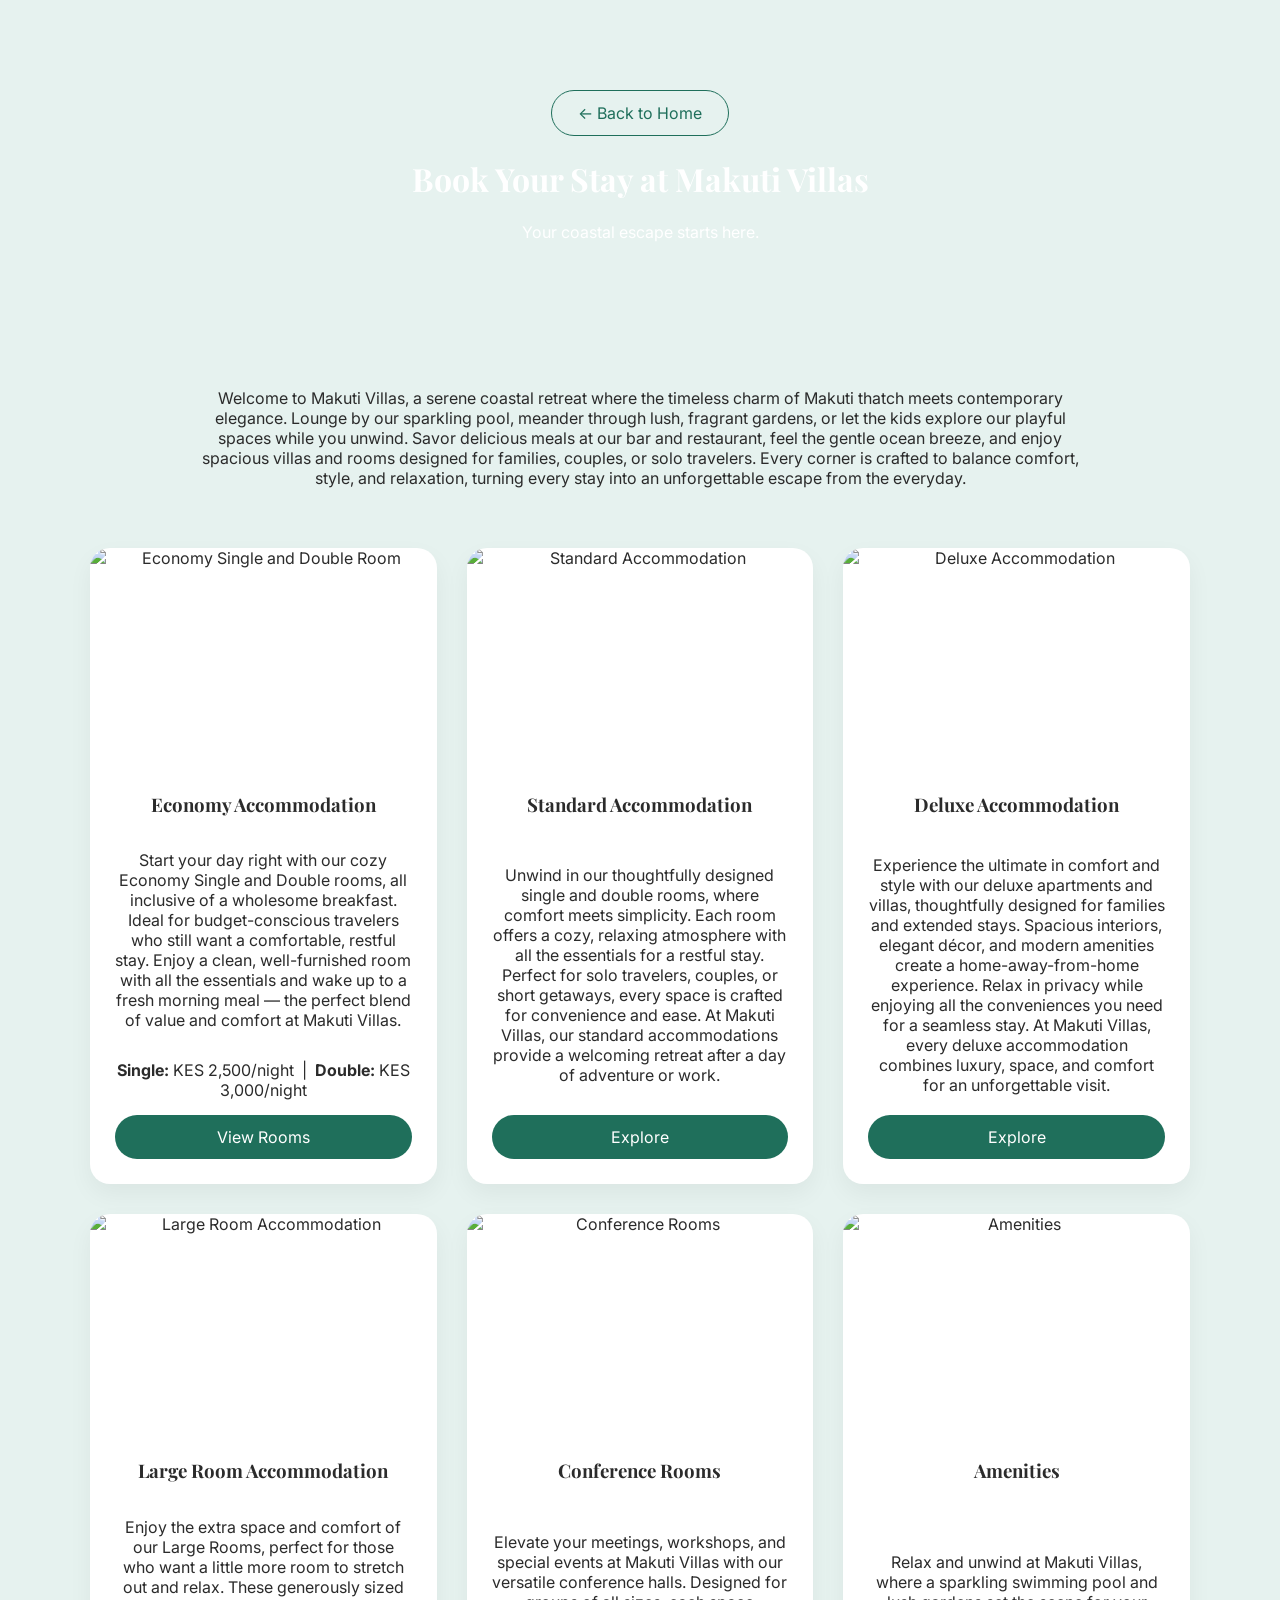
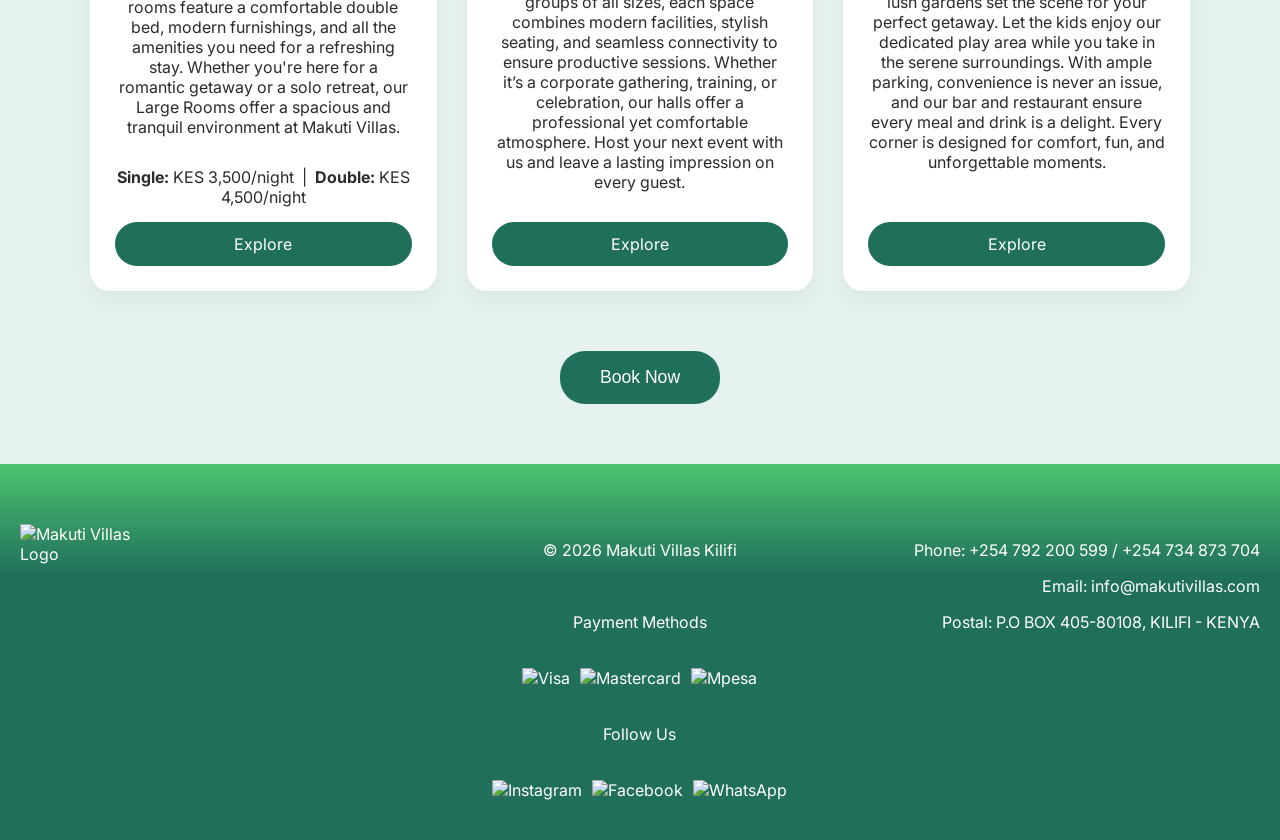
==== book.html @ 2f003dc0 "Add files via upload" ====
<!DOCTYPE html>
<html lang="en">
<head>
<meta charset="UTF-8">
<meta name="viewport" content="width=device-width, initial-scale=1.0">
<title>Book a Stay | Makuti Villas Kilifi</title>

<link href="https://fonts.googleapis.com/css2?family=Playfair+Display:wght@500;700&family=Inter:wght@300;400;500&display=swap" rel="stylesheet">

<style>
body { font-family: 'Inter', sans-serif; background:#e6f2ef; margin:0; color:#2b2b2b; }
h1,h2,h3 { font-family:'Playfair Display', serif; }
a { text-decoration:none; color:inherit; }

.btn { padding:12px 26px; border-radius:25px; cursor:pointer; transition:0.3s; border:none; display:inline-block; }
.btn-primary { background:#1f6f5b; color:#fff; }
.btn-primary:hover { transform:translateY(-3px) scale(1.02); }
.btn-outline { border:1px solid #1f6f5b; color:#1f6f5b; background:transparent; }

header { background:url('pic2.png') center/cover no-repeat; padding:90px 20px; color:#fff; text-align:center; }

.rooms { max-width:1100px; margin:60px auto; display:grid; grid-template-columns:repeat(auto-fit,minmax(260px,1fr)); gap:30px; padding:0 20px; }

.room { background:#fff; border-radius:20px; overflow:hidden; box-shadow:0 10px 25px rgba(0,0,0,0.05); text-align:center; display:flex; flex-direction:column; }
.room img { width:100%; height:200px; object-fit:cover; }
.room-content { padding:25px; flex-grow:1; display:flex; flex-direction:column; justify-content:space-between; }
.room-content p { margin:15px 0; }

.bottom-cta { text-align:center; margin:60px 20px; }

/* MODALS */
.modal { display:none; position:fixed; inset:0; background:rgba(0,0,0,0.6); justify-content:center; align-items:center; z-index:999; opacity:0; transition:opacity 0.3s ease; }
.modal.show { display:flex; opacity:1; }
.modal-content { background:#fff; padding:30px; border-radius:20px; width:90%; max-width:500px; max-height:80vh; overflow-y:auto; transform: scale(0.9); transition: transform 0.3s ease; }
.modal.show .modal-content { transform: scale(1); }

input, select, textarea { width:100%; padding:14px; margin-bottom:12px; border-radius:14px; border:1px solid #ccc; }

.total-price { font-weight:600; text-align:center; margin:12px 0; font-size:1.1rem; }

#card-section, #mpesa-section { display:none; margin-top:15px; }
#card-element { padding:12px; border:1px solid #ccc; border-radius:12px; }
#card-errors { color:red; font-size:0.85rem; margin-top:8px; }

/* AVAILABILITY TABLE */
#availabilityResults table {
    margin: 20px auto;
    border-collapse: separate;
    border-spacing: 0;
    width: 90%;
    max-width: 600px;
    font-family: 'Inter', sans-serif;
    box-shadow: 0 10px 25px rgba(0,0,0,0.1);
    border-radius: 15px;
    overflow: hidden;
}
#availabilityResults th {
    background-color: #1f6f5b;
    color: #fff;
    font-weight: 600;
    padding: 12px;
    text-align: center;
}
#availabilityResults td {
    padding: 12px;
    text-align: center;
    border-bottom: 1px solid #e0e0e0;
}
#availabilityResults tr:last-child td {
    border-bottom: none;
}
#availabilityResults tr:hover {
    background-color: rgba(31,111,91,0.1);
    transition: background-color 0.2s;
}
#availabilityResults { text-align:center; margin-top:20px; font-size:1rem; }

/* TOAST */
/* TOAST */
.toast { position: fixed; bottom:-60px; left:50%; transform:translateX(-50%); padding:12px 20px; border-radius:12px; color:#fff; font-weight:600; z-index:1000; opacity:0; transition: bottom 0.4s ease, opacity 0.4s ease; }
.toast.show { bottom:30px; opacity:1; }
.toast.success { background:#28a745; }
.toast.error { background:#dc3545; }
.toast.info { background:#1f6f5b; }

/* MODAL CLOSE BUTTON */
.modal-close { position: absolute; top: 15px; right: 20px; background: none; border: none; font-size: 24px; cursor: pointer; color: #1f6f5b; font-weight: bold; padding: 0; width: 30px; height: 30px; }
.modal-close:hover { color: #d32f2f; }

/* CONFIRMATION MODAL */
.confirmation-modal { display: none; position: fixed; inset: 0; background: rgba(0,0,0,0.7); justify-content: center; align-items: center; z-index: 1001; }
.confirmation-modal.show { display: flex; }
.confirmation-content { background: #fff; padding: 40px; border-radius: 20px; width: 90%; max-width: 450px; text-align: center; }
.confirmation-content h2 { color: #28a745; margin-bottom: 15px; font-size: 1.8rem; }
.confirmation-content .booking-ref { background: #f0f0f0; padding: 15px; border-radius: 8px; font-family: monospace; font-weight: 600; margin: 20px 0; word-break: break-all; }
.confirmation-content p { color: #666; margin-bottom: 15px; }

/* CHECKBOX STYLING */
input[type="checkbox"] { width: auto; margin-right: 8px; }
.checkbox-label { display: flex; align-items: center; margin-bottom: 12px; font-size: 0.9rem; }

/* Footer (hotel style) */
footer{
  display:flex;
  flex-wrap:wrap;
  justify-content:space-between;
  background:linear-gradient(to top,#1f6f5b 70%,#4cc36f 100%);
  padding:60px 20px 40px;
  color:#fff;
}

</style>
</head>
<body>

<header id="heroHeader">
  <a href="hotel.html" class="btn btn-outline">← Back to Home</a>
  <h1>Book Your Stay at Makuti Villas</h1>
  <p>Your coastal escape starts here.</p>
</header>

<p style="max-width:900px;margin:40px auto;text-align:center;padding:0 20px;">
Welcome to Makuti Villas, a serene coastal retreat where the timeless charm of Makuti thatch meets contemporary elegance. Lounge by our sparkling pool, meander through lush, fragrant gardens, or let the kids explore our playful spaces while you unwind. Savor delicious meals at our bar and restaurant, feel the gentle ocean breeze, and enjoy spacious villas and rooms designed for families, couples, or solo travelers. Every corner is crafted to balance comfort, style, and relaxation, turning every stay into an unforgettable escape from the everyday.
</p>

<section class="rooms">
  <div class="room">
    <img src="single room.jpg" alt="Economy Single and Double Room">
    <div class="room-content">
      <h3>Economy Accommodation</h3>
      <p>Start your day right with our cozy Economy Single and Double rooms, all inclusive of a wholesome breakfast. Ideal for budget-conscious travelers who still want a comfortable, restful stay. Enjoy a clean, well-furnished room with all the essentials and wake up to a fresh morning meal — the perfect blend of value and comfort at Makuti Villas.</p>
      <p><strong>Single:</strong> KES 2,500/night &nbsp;|&nbsp; <strong>Double:</strong> KES 3,000/night</p>
      <a href="economy.html" class="btn btn-primary">View Rooms</a>
    </div>
  </div>

  <div class="room">
    <img src="outside room.jpg" alt="Standard Accommodation">
    <div class="room-content">
      <h3>Standard Accommodation</h3>
      <p>Unwind in our thoughtfully designed single and double rooms, where comfort meets simplicity. Each room offers a cozy, relaxing atmosphere with all the essentials for a restful stay. Perfect for solo travelers, couples, or short getaways, every space is crafted for convenience and ease. At Makuti Villas, our standard accommodations provide a welcoming retreat after a day of adventure or work.</p>
      <a href="standard.html" class="btn btn-primary">Explore</a>
    </div>
  </div>

  <div class="room">
    <img src="bed (3).jpg" alt="Deluxe Accommodation">
    <div class="room-content">
      <h3>Deluxe Accommodation</h3>
      <p>Experience the ultimate in comfort and style with our deluxe apartments and villas, thoughtfully designed for families and extended stays. Spacious interiors, elegant décor, and modern amenities create a home-away-from-home experience. Relax in privacy while enjoying all the conveniences you need for a seamless stay. At Makuti Villas, every deluxe accommodation combines luxury, space, and comfort for an unforgettable visit.</p>
      <a href="deluxe.html" class="btn btn-primary">Explore</a>
    </div>
  </div>

  <div class="room">
    <img src="bed (4).jpg" alt="Large Room Accommodation">
    <div class="room-content">
      <h3>Large Room Accommodation</h3>
      <p>Enjoy the extra space and comfort of our Large Rooms, perfect for those who want a little more room to stretch out and relax. These generously sized rooms feature a comfortable double bed, modern furnishings, and all the amenities you need for a refreshing stay. Whether you're here for a romantic getaway or a solo retreat, our Large Rooms offer a spacious and tranquil environment at Makuti Villas.</p>
      <p><strong>Single:</strong> KES 3,500/night &nbsp;|&nbsp; <strong>Double:</strong> KES 4,500/night</p>
      <a href="large room.html" class="btn btn-primary">Explore</a>
    </div>
  </div>

  <div class="room">
    <img src="conference.jpg" alt="Conference Rooms">
    <div class="room-content">
      <h3>Conference Rooms</h3>
      <p>
Elevate your meetings, workshops, and special events at Makuti Villas with our versatile conference halls. Designed for groups of all sizes, each space combines modern facilities, stylish seating, and seamless connectivity to ensure productive sessions. Whether it’s a corporate gathering, training, or celebration, our halls offer a professional yet comfortable atmosphere. Host your next event with us and leave a lasting impression on every guest.
</p>
      <a href="conference.html" class="btn btn-primary">Explore</a>
    </div>
  </div>

  <div class="room">
    <img src="pic1.png" alt="Amenities">
    <div class="room-content">
      <h3>Amenities</h3>
      <p>Relax and unwind at Makuti Villas, where a sparkling swimming pool and lush gardens set the scene for your perfect getaway. Let the kids enjoy our dedicated play area while you take in the serene surroundings. With ample parking, convenience is never an issue, and our bar and restaurant ensure every meal and drink is a delight. Every corner is designed for comfort, fun, and unforgettable moments.</p>
      <a href="amenities.html" class="btn btn-primary">Explore</a>
    </div>
  </div>
</section>

<div class="bottom-cta">
  <button type="button" class="btn btn-primary" onclick="startBooking()" style="padding: 16px 40px; font-size: 1.1rem;">Book Now</button>
</div>

<!-- STEP-BY-STEP MODAL -->
<div class="modal" id="paymentModal">
  <div class="modal-content">
    <button class="modal-close" onclick="closeModal()">×</button>
    <h3 id="stepTitle">Step 1: Select Room/Service</h3>

    <!-- STEP 1 -->
    <div class="step" id="step1">
      <select id="roomType">
       <option value="economy single">Economy Single: 2,500 KES/night</option>
      <option value="economy double">Economy Double: 3,000 KES/night</option>
      <option value="Standard Single">Standard Accommodation – Single: 3,000 KES/night</option>
      <option value="Standard Double">Standard Accommodation – Double: 4,000 KES/night</option>
      <option value="Large Single">Large Single Room: 3,500 KES/night</option>
      <option value="Large Double">Large Double Room: 4,500 KES/night</option>
      <option value="Deluxe 1BR">Deluxe 1-Bedroom Apartment – 8,000 KES/day</option>
      <option value="Deluxe 3BR">Deluxe 3-Bedroom Apartment – 10,000 KES/day</option>
      <option value="Day Room">Day Room (8am-6pm) – 2,000 KES/day</option>
      <option value="Extra Guest">Extra Guest (6-12 years) – 1,000 KES/night</option>
      <option value="Extra Guest">Extra Guest (12+ years) – 1,500 KES/night</option>
      <option value="deluxe self catering single/double">Deluxe Self-Catering Single/Double – 5,000 KES/night</option>
      <option value="Conference Small">Conference Small Hall – 2,500 KES/day</option>
      <option value="Conference Medium">Conference Medium Hall – 3,500 KES/day</option>
      <option value="Conference Big">Conference Big Hall – 6,000 KES/day</option>
      <option value="Amenities">Swimming Pool – 300 KES/day</option>
      </select>
      <button class="btn btn-primary" onclick="nextStep(2)">Next</button>
    </div>

    <!-- STEP 2 -->
    <div class="step" id="step2" style="display:none;">
      <input type="number" id="nights" placeholder="Number of nights/days" min="1" value="1">
      <input type="text" id="fullName" placeholder="Full Name">
      <input type="email" id="email" placeholder="Email">
      <input type="tel" id="phone" placeholder="Phone (optional)">
      <input type="date" id="checkIn">
      <input type="date" id="checkOut">
      <input type="number" id="guests" placeholder="Number of Guests" min="1" value="1">
      <textarea id="message" placeholder="Message (optional)"></textarea>
      <div class="total-price" id="totalPrice">Total: KES 0</div>
      <button class="btn btn-outline" onclick="prevStep(1)">Back</button>
      <button class="btn btn-primary" onclick="nextStep(3)">Next</button>
    </div>

    <!-- STEP 3 -->
    <div class="step" id="step3" style="display:none;">
      <p style="text-align: center; margin-bottom: 20px; line-height: 1.6;">
        Thank you for providing your details! To complete your booking, please contact us via WhatsApp so we can confirm availability and finalize your reservation.
      </p>
      <button class="btn btn-primary" style="width:100%; margin-bottom:15px;" onclick="sendToWhatsApp()">Send Details to WhatsApp</button>

      <button class="btn btn-outline" onclick="prevStep(2)">Back</button>
    </div>

  </div>
</div>

<footer style="display:flex; flex-wrap:wrap; justify-content:space-between; align-items:flex-start;">
  <div style="flex:1; min-width:150px; display:flex; align-items:center;">
    <img src="logo (2).jpg" alt="Makuti Villas Logo" style="max-width:120px; height:auto;">
  </div>

  <div style="flex:1; min-width:250px; display:flex; flex-direction:column; align-items:center; gap:20px;">
    <p>© 2026 Makuti Villas Kilifi</p>
    <p>Payment Methods</p>
    <div class="payment-icons" style="display:flex; gap:10px;">
      <img src="https://img.icons8.com/ios-filled/50/ffffff/visa.png" alt="Visa">
      <img src="https://img.icons8.com/ios-filled/50/ffffff/mastercard.png" alt="Mastercard">
      <img src="https://img.icons8.com/ios-filled/50/ffffff/mpesa.png" alt="Mpesa">
    </div>
    <p>Follow Us</p>
    <div class="social-icons" style="display:flex; gap:10px;">
      <a href="https://www.instagram.com/makuti_villas_kilifi" target="_blank">
        <img src="https://img.icons8.com/ios-filled/50/ffffff/instagram-new.png" alt="Instagram" style="width:25px;height:25px;">
      </a>
      <a href="https://www.facebook.com/makutivillaskilifi" target="_blank">
        <img src="https://img.icons8.com/ios-filled/50/ffffff/facebook-new.png" alt="Facebook" style="width:25px;height:25px;">
      </a>
      <a href="https://wa.me/" target="_blank">
        <img src="https://img.icons8.com/ios-filled/50/ffffff/whatsapp.png" alt="WhatsApp" style="width:25px;height:25px;">
      </a>
    </div>
  </div>

  <div style="flex:1; min-width:250px; text-align:right;">
    <p>Phone: <a href="tel:+254792200599" style="color:#fff;">+254 792 200 599</a> / <a href="tel:+254734873704" style="color:#fff;">+254 734 873 704</a></p>
    <p>Email: <a href="mailto:info@makutivillas.com" style="color:#fff;">info@makutivillas.com</a></p>
    <p>Postal: P.O BOX 405-80108, KILIFI - KENYA</p>
  </div>
</footer>

<!-- BOOKING CONFIRMATION MODAL -->
<div class="confirmation-modal" id="confirmationModal">
  <div class="confirmation-content">
    <h2>✓ Booking Confirmed!</h2>
    <p>Your booking has been successfully created.</p>
    <div class="booking-ref" id="bookingRefDisplay"></div>
    <p>A confirmation email has been sent to your email address.</p>
    <button class="btn btn-primary" onclick="closeConfirmation()">Done</button>
  </div>
</div>

<script>
// Redirect to WhatsApp for booking
function startBooking() {
  const phone = '254734873704';
  const message = 'Hello, I\'m interested in booking a room or service at Makuti Villas. Could you please provide available options and pricing?';
  const waUrl = `https://wa.me/${phone}?text=${encodeURIComponent(message)}`;
  window.location.href = waUrl;
}
</script>


<!-- Header slideshow script -->
<script>
  (function() {
    const header = document.getElementById('heroHeader');
    if (!header) return;
    const images = [
      'outside room.jpg',
      'bed (6).jpg',
      'pic8.png',
      'conference (4).jpg'
    ];
    let idx = 0;
    images.forEach(src => { const i=new Image(); i.src = src; });
    function setBg(i){ header.style.backgroundImage = `url("${images[i]}")`; header.style.backgroundSize='cover'; header.style.backgroundPosition='center'; }
    setBg(idx);
    setInterval(()=>{ idx=(idx+1)%images.length; setBg(idx); }, 4000);
  })();
</script>
</body>
</html>
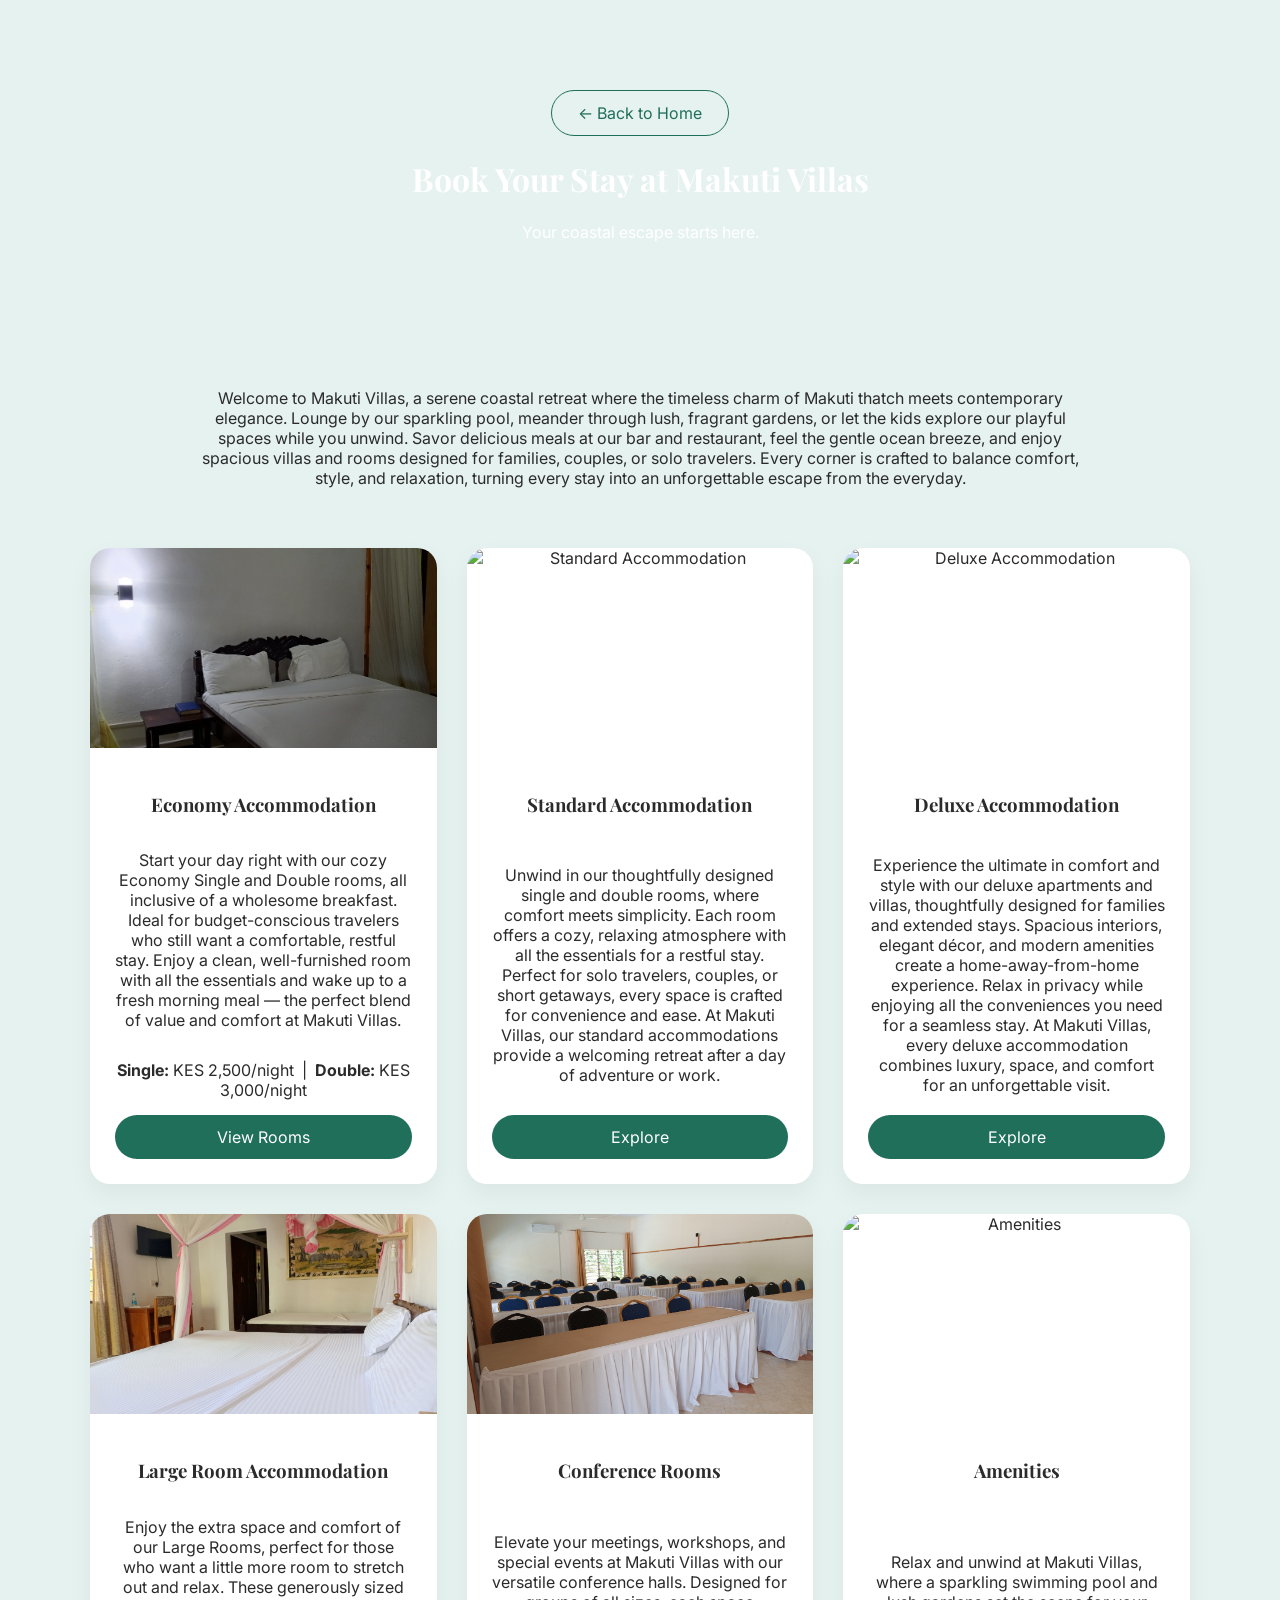
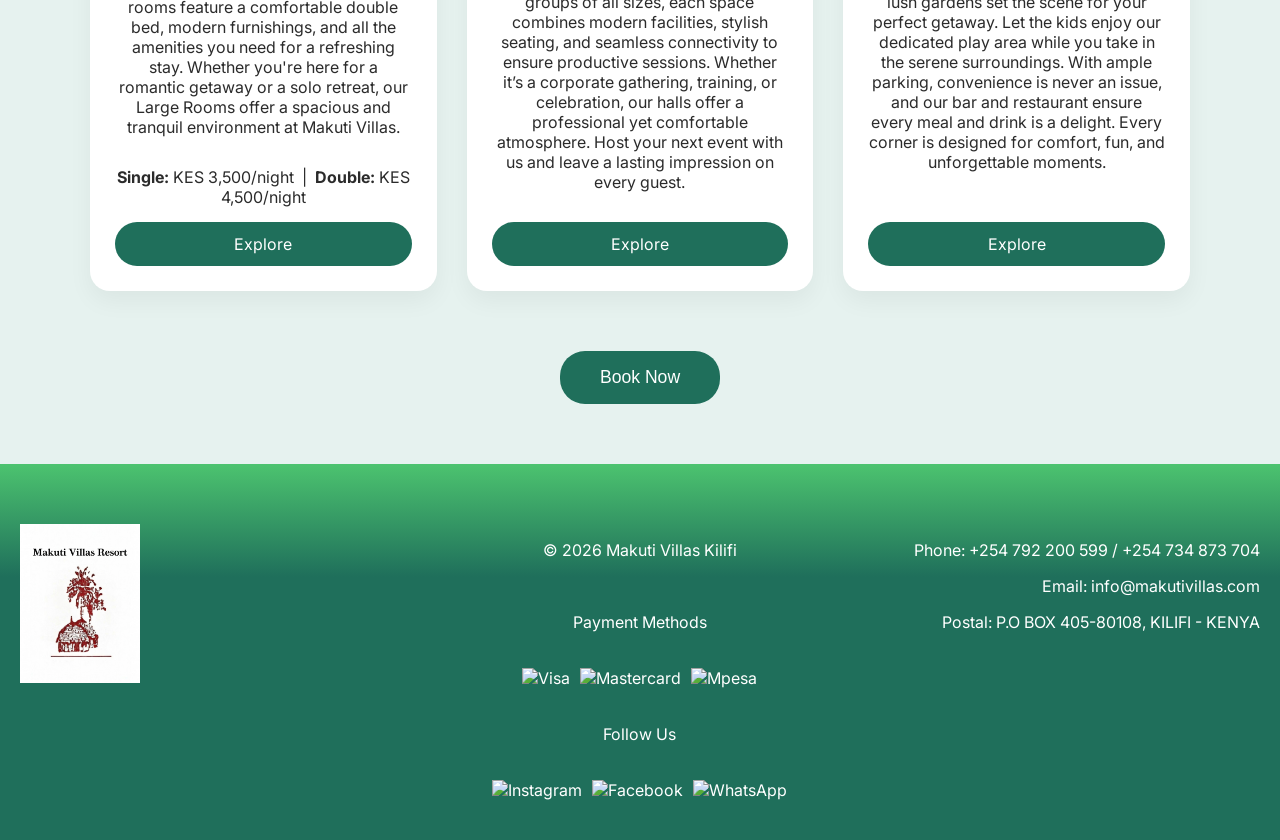
==== commit eba4d038: "Update book.html" ====
--- a/book.html
+++ b/book.html
@@ -17,7 +17,7 @@
 .btn-primary:hover { transform:translateY(-3px) scale(1.02); }
 .btn-outline { border:1px solid #1f6f5b; color:#1f6f5b; background:transparent; }
 
-header { background:url('pic2.png') center/cover no-repeat; padding:90px 20px; color:#fff; text-align:center; }
+header { background:url('pic2.jpg') center/cover no-repeat; padding:90px 20px; color:#fff; text-align:center; }
 
 .rooms { max-width:1100px; margin:60px auto; display:grid; grid-template-columns:repeat(auto-fit,minmax(260px,1fr)); gap:30px; padding:0 20px; }
 
@@ -174,7 +174,7 @@
   </div>
 
   <div class="room">
-    <img src="pic1.png" alt="Amenities">
+    <img src="pic1.jpg" alt="Amenities">
     <div class="room-content">
       <h3>Amenities</h3>
       <p>Relax and unwind at Makuti Villas, where a sparkling swimming pool and lush gardens set the scene for your perfect getaway. Let the kids enjoy our dedicated play area while you take in the serene surroundings. With ample parking, convenience is never an issue, and our bar and restaurant ensure every meal and drink is a delight. Every corner is designed for comfort, fun, and unforgettable moments.</p>
@@ -308,7 +308,7 @@
     const images = [
       'outside room.jpg',
       'bed (6).jpg',
-      'pic8.png',
+      'pic8.jpg',
       'conference (4).jpg'
     ];
     let idx = 0;
@@ -320,3 +320,5 @@
 </script>
 </body>
 </html>
+
+
